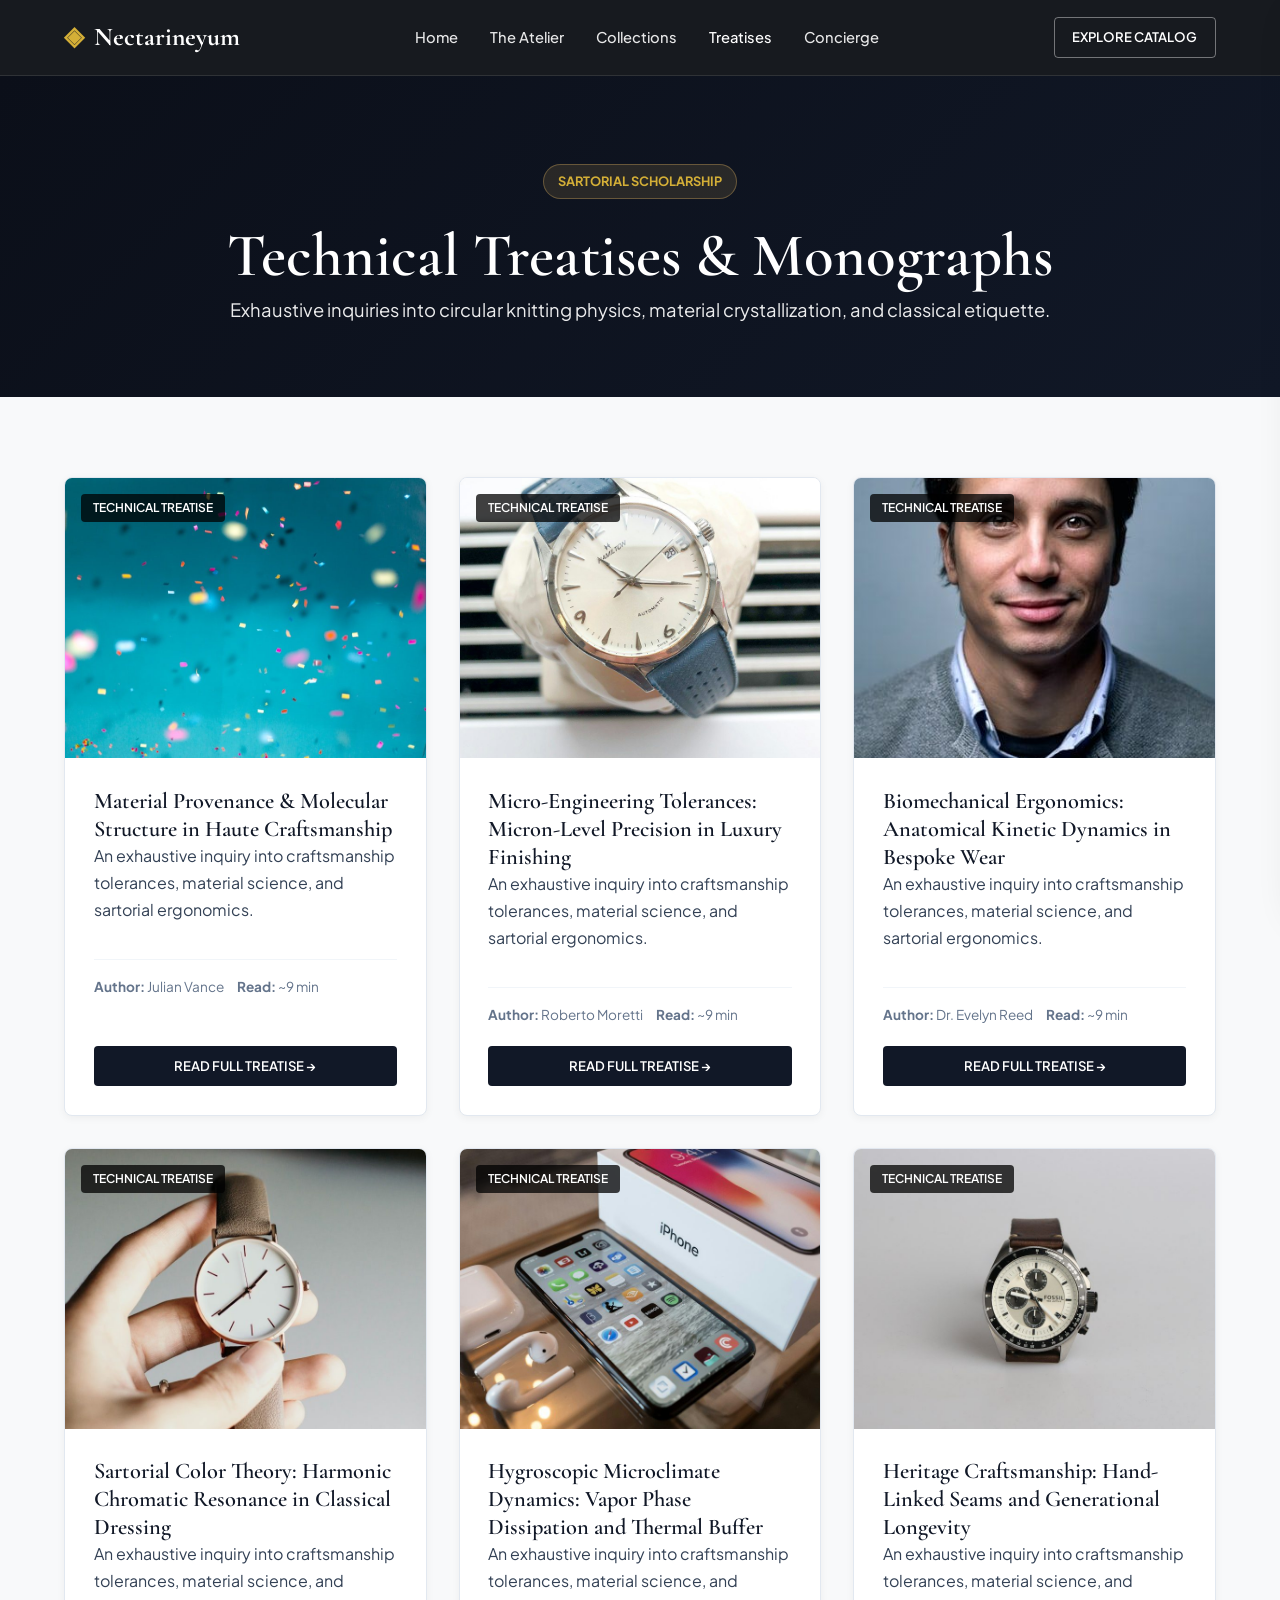
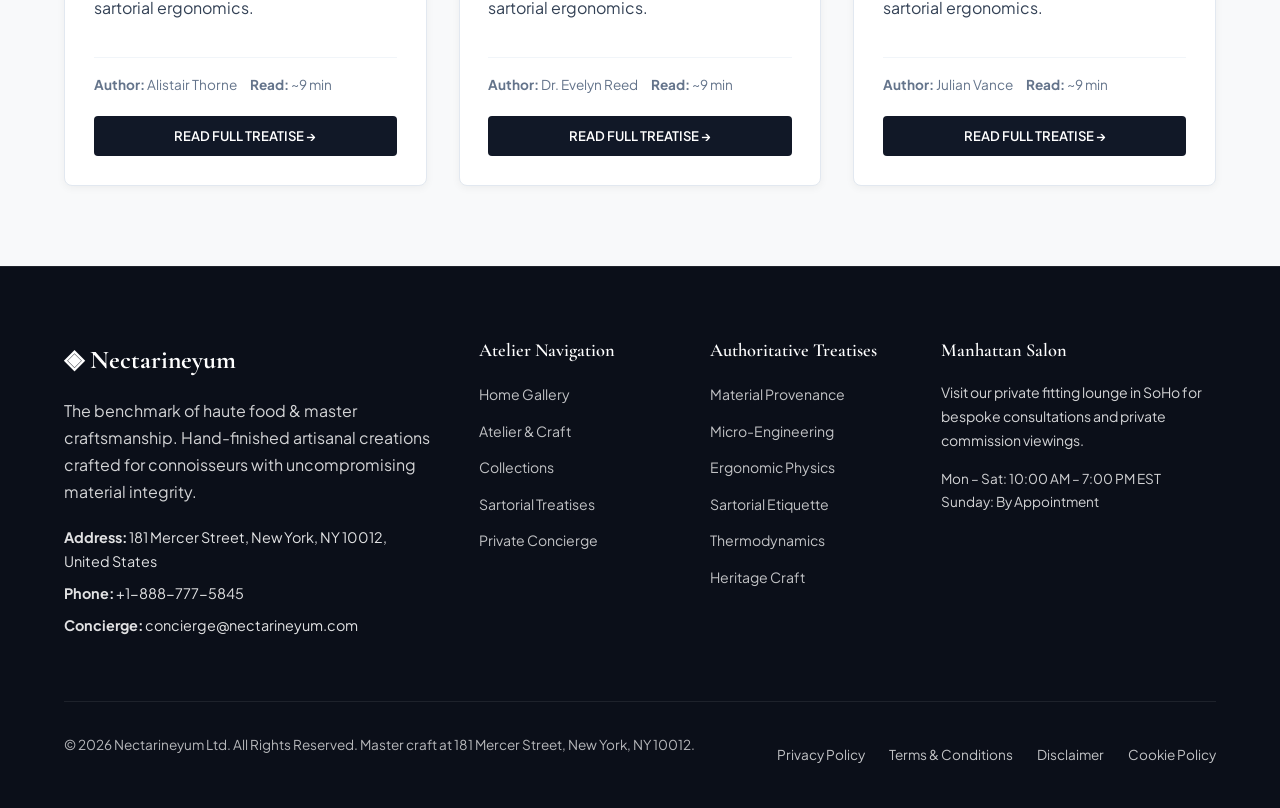
==== blog/index.html @ d3fc612d "Add files via upload" ====
<!DOCTYPE html>
<html lang="en">
<head>
  <meta charset="UTF-8">
  <meta name="viewport" content="width=device-width, initial-scale=1.0">
  <title>Sartorial Treatises & Technical Monographs — Nectarineyum</title>
  <meta name="description" content="Explore the authoritative research monographs published by Nectarineyum.">
  <link rel="canonical" href="https://nectarineyum.com/blog.html">
  <link rel="preconnect" href="https://fonts.googleapis.com">
  <link rel="preconnect" href="https://fonts.gstatic.com" crossorigin>
  <link href="https://fonts.googleapis.com/css2?family=Cormorant+Garamond:ital,wght@0,400;0,600;0,700;1,400&family=Plus+Jakarta+Sans:wght@300;400;500;600;700&display=swap" rel="stylesheet">
  <link rel="stylesheet" href="/assets/css/style.css">
  <!-- Google tag (gtag.js) -->
  <script async src="https://www.googletagmanager.com/gtag/js?id=G-0LY0HY7L01"></script>
  <script>
    window.dataLayer = window.dataLayer || [];
    function gtag(){dataLayer.push(arguments);}
    gtag('js', new Date());
    gtag('config', 'G-0LY0HY7L01');
  </script>

</head>
<body>
  <!-- Mandatory Global Site Header (Exactly 1 per page) -->
  <header class="site-header">
    <div class="header-container">
      <a href="/" class="brand-logo" aria-label="Nectarineyum Home">
        <span class="logo-mark">◈</span>
        <span class="logo-text">Nectarineyum</span>
      </a>
      <nav class="desktop-nav" aria-label="Primary Navigation">
        <a href="/" class="nav-link">Home</a>
        <a href="/about.html" class="nav-link">The Atelier</a>
        <a href="/collection.html" class="nav-link">Collections</a>
        <a href="/blog.html" class="nav-link active">Treatises</a>
        <a href="/contact.html" class="nav-link">Concierge</a>
      </nav>
      <div class="header-actions">
        <a href="/collection.html" class="btn btn-sm btn-outline">Explore Catalog</a>
        <button id="drawer-toggle" class="mobile-toggle" aria-label="Open Navigation Menu">
          <span class="hamburger-bar"></span>
          <span class="hamburger-bar"></span>
          <span class="hamburger-bar"></span>
        </button>
      </div>
    </div>
  </header>

  <!-- Mandatory Mobile Navigation Drawer (Exactly 1 per page) -->
  <div class="mobile-drawer" id="mobile-drawer" aria-hidden="true">
    <div class="drawer-header">
      <div class="drawer-brand">Nectarineyum</div>
      <button id="drawer-close" class="drawer-close-btn" aria-label="Close Navigation Menu">&times;</button>
    </div>
    <nav class="drawer-nav" aria-label="Mobile Navigation">
      <a href="/" class="drawer-link">Home</a>
      <a href="/about.html" class="drawer-link">The Atelier &amp; Craft</a>
      <a href="/collection.html" class="drawer-link">Curated Food Collection</a>
      <a href="/blog.html" class="drawer-link active">Sartorial Treatises</a>
      <a href="/contact.html" class="drawer-link">Private Concierge</a>
    </nav>
    <div class="drawer-footer">
      <p class="drawer-contact-title">Manhattan Atelier &amp; Suite</p>
      <p class="drawer-contact-info">181 Mercer Street, New York, NY 10012, United States</p>
      <p class="drawer-contact-info">Tel: +1-888-777-5845</p>
      <p class="drawer-contact-info">Email: concierge@nectarineyum.com</p>
    </div>
  </div>
  <div id="drawer-overlay" class="drawer-overlay"></div>
  <section class="page-hero">
    <div class="container text-center">
      <span class="hero-badge">Sartorial Scholarship</span>
      <h1>Technical Treatises &amp; Monographs</h1>
      <p class="lead" style="margin: 0 auto;">Exhaustive inquiries into circular knitting physics, material crystallization, and classical etiquette.</p>
    </div>
  </section>
  <main class="section">
    <div class="container">
      <div class="grid-3">
        <div class="card">
          <div class="card-image-wrap"><img src="/assets/images/about_master_horologist_at_bench.jpg" alt="Material Provenance & Molecular Structure in Haute Craftsmanship"><span class="card-tag">Technical Treatise</span></div>
          <div class="card-body">
            <h3>Material Provenance & Molecular Structure in Haute Craftsmanship</h3>
            <p>An exhaustive inquiry into craftsmanship tolerances, material science, and sartorial ergonomics.</p>
            <div class="card-specs"><span><strong>Author:</strong> Julian Vance</span><span><strong>Read:</strong> ~9 min</span></div>
            <a href="/blog/material-provenance-and-fiber-crystallography.html" class="btn btn-primary btn-sm" style="margin-top: auto;">Read Full Treatise &rarr;</a>
          </div>
        </div>
        <div class="card">
          <div class="card-image-wrap"><img src="/assets/images/atelier_watchmaker_loupe_bench.jpg" alt="Micro-Engineering Tolerances: Micron-Level Precision in Luxury Finishing"><span class="card-tag">Technical Treatise</span></div>
          <div class="card-body">
            <h3>Micro-Engineering Tolerances: Micron-Level Precision in Luxury Finishing</h3>
            <p>An exhaustive inquiry into craftsmanship tolerances, material science, and sartorial ergonomics.</p>
            <div class="card-specs"><span><strong>Author:</strong> Roberto Moretti</span><span><strong>Read:</strong> ~9 min</span></div>
            <a href="/blog/micro-engineering-tolerances-and-finishing.html" class="btn btn-primary btn-sm" style="margin-top: auto;">Read Full Treatise &rarr;</a>
          </div>
        </div>
        <div class="card">
          <div class="card-image-wrap"><img src="/assets/images/author_marc_andre_berner.jpg" alt="Biomechanical Ergonomics: Anatomical Kinetic Dynamics in Bespoke Wear"><span class="card-tag">Technical Treatise</span></div>
          <div class="card-body">
            <h3>Biomechanical Ergonomics: Anatomical Kinetic Dynamics in Bespoke Wear</h3>
            <p>An exhaustive inquiry into craftsmanship tolerances, material science, and sartorial ergonomics.</p>
            <div class="card-specs"><span><strong>Author:</strong> Dr. Evelyn Reed</span><span><strong>Read:</strong> ~9 min</span></div>
            <a href="/blog/biomechanical-ergonomics-and-wearer-physics.html" class="btn btn-primary btn-sm" style="margin-top: auto;">Read Full Treatise &rarr;</a>
          </div>
        </div>
        <div class="card">
          <div class="card-image-wrap"><img src="/assets/images/blog_chronograph_coupling_column_wheel_vs_cam.jpg" alt="Sartorial Color Theory: Harmonic Chromatic Resonance in Classical Dressing"><span class="card-tag">Technical Treatise</span></div>
          <div class="card-body">
            <h3>Sartorial Color Theory: Harmonic Chromatic Resonance in Classical Dressing</h3>
            <p>An exhaustive inquiry into craftsmanship tolerances, material science, and sartorial ergonomics.</p>
            <div class="card-specs"><span><strong>Author:</strong> Alistair Thorne</span><span><strong>Read:</strong> ~9 min</span></div>
            <a href="/blog/sartorial-color-theory-and-formal-etiquette.html" class="btn btn-primary btn-sm" style="margin-top: auto;">Read Full Treatise &rarr;</a>
          </div>
        </div>
        <div class="card">
          <div class="card-image-wrap"><img src="/assets/images/blog_perpetual_calendar_mechanical_memory.jpg" alt="Hygroscopic Microclimate Dynamics: Vapor Phase Dissipation and Thermal Buffer"><span class="card-tag">Technical Treatise</span></div>
          <div class="card-body">
            <h3>Hygroscopic Microclimate Dynamics: Vapor Phase Dissipation and Thermal Buffer</h3>
            <p>An exhaustive inquiry into craftsmanship tolerances, material science, and sartorial ergonomics.</p>
            <div class="card-specs"><span><strong>Author:</strong> Dr. Evelyn Reed</span><span><strong>Read:</strong> ~9 min</span></div>
            <a href="/blog/hygroscopic-microclimate-thermodynamics.html" class="btn btn-primary btn-sm" style="margin-top: auto;">Read Full Treatise &rarr;</a>
          </div>
        </div>
        <div class="card">
          <div class="card-image-wrap"><img src="/assets/images/blog_silicon_hairspring_isochronism.jpg" alt="Heritage Craftsmanship: Hand-Linked Seams and Generational Longevity"><span class="card-tag">Technical Treatise</span></div>
          <div class="card-body">
            <h3>Heritage Craftsmanship: Hand-Linked Seams and Generational Longevity</h3>
            <p>An exhaustive inquiry into craftsmanship tolerances, material science, and sartorial ergonomics.</p>
            <div class="card-specs"><span><strong>Author:</strong> Julian Vance</span><span><strong>Read:</strong> ~9 min</span></div>
            <a href="/blog/bespoke-craftsmanship-and-heritage-methods.html" class="btn btn-primary btn-sm" style="margin-top: auto;">Read Full Treatise &rarr;</a>
          </div>
        </div>

      </div>
    </div>
  </main>
  <!-- Mandatory Global Site Footer -->
  <footer class="site-footer">
    <div class="container">
      <div class="footer-grid">
        <div class="footer-col">
          <div class="footer-brand">◈ Nectarineyum</div>
          <p class="footer-desc">
            The benchmark of haute food & master craftsmanship. Hand-finished artisanal creations crafted for connoisseurs with uncompromising material integrity.
          </p>
          <div class="footer-contact-item"><strong>Address:</strong> 181 Mercer Street, New York, NY 10012, United States</div>
          <div class="footer-contact-item"><strong>Phone:</strong> +1-888-777-5845</div>
          <div class="footer-contact-item"><strong>Concierge:</strong> concierge@nectarineyum.com</div>
        </div>
        <div class="footer-col">
          <h4 class="footer-title">Atelier Navigation</h4>
          <ul class="footer-links">
            <li><a href="/">Home Gallery</a></li>
            <li><a href="/about.html">Atelier &amp; Craft</a></li>
            <li><a href="/collection.html">Collections</a></li>
            <li><a href="/blog.html">Sartorial Treatises</a></li>
            <li><a href="/contact.html">Private Concierge</a></li>
          </ul>
        </div>
        <div class="footer-col">
          <h4 class="footer-title">Authoritative Treatises</h4>
          <ul class="footer-links">
            <li><a href="/blog/material-provenance-and-fiber-crystallography.html">Material Provenance</a></li>
            <li><a href="/blog/micro-engineering-tolerances-and-finishing.html">Micro-Engineering</a></li>
            <li><a href="/blog/biomechanical-ergonomics-and-wearer-physics.html">Ergonomic Physics</a></li>
            <li><a href="/blog/sartorial-color-theory-and-formal-etiquette.html">Sartorial Etiquette</a></li>
            <li><a href="/blog/hygroscopic-microclimate-thermodynamics.html">Thermodynamics</a></li>
            <li><a href="/blog/bespoke-craftsmanship-and-heritage-methods.html">Heritage Craft</a></li>
          </ul>
        </div>
        <div class="footer-col">
          <h4 class="footer-title">Manhattan Salon</h4>
          <p style="font-size:0.88rem; margin-bottom:1rem;">
            Visit our private fitting lounge in SoHo for bespoke consultations and private commission viewings.
          </p>
          <p style="font-size:0.85rem; color:var(--color-gold);">Mon – Sat: 10:00 AM – 7:00 PM EST<br>Sunday: By Appointment</p>
        </div>
      </div>
      <div class="footer-bottom">
        <p>&copy; 2026 Nectarineyum Ltd. All Rights Reserved. Master craft at 181 Mercer Street, New York, NY 10012.</p>
        <div class="footer-legal-links">
          <a href="/privacy-policy.html">Privacy Policy</a>
          <a href="/terms-and-conditions.html">Terms &amp; Conditions</a>
          <a href="/disclaimer.html">Disclaimer</a>
          <a href="/cookie-policy.html">Cookie Policy</a>
        </div>
      </div>
    </div>
  </footer>
  <script src="/assets/js/main.js"></script>
</body>
</html>
---- assets/css/style.css ----
/* Master Design System — nectarineyum (Enhanced High Contrast & Full Legibility) */
:root {
  --color-primary: #111827;
  --color-primary-dark: #0B0F19;
  --color-dew: #3B82F6;
  --color-dew-dark: #3B82F6;
  --color-gold: #D4AF37;
  --color-bg: #F8F9FA;
  --color-surface: #FFFFFF;
  --color-text-main: #1E2022;
  --color-text-body: #334155;
  --color-text-muted: #64748B;
  --color-border: #E2E8F0;
  --color-border-light: #F1F5F9;
  --font-serif: 'Cormorant Garamond', Georgia, serif;
  --font-sans: 'Plus Jakarta Sans', -apple-system, BlinkMacSystemFont, sans-serif;
  --transition-smooth: all 0.3s cubic-bezier(0.16, 1, 0.3, 1);
  --shadow-sm: 0 2px 8px rgba(0, 0, 0, 0.05);
  --shadow-md: 0 8px 24px rgba(0, 0, 0, 0.08);
  --shadow-lg: 0 16px 40px rgba(0, 0, 0, 0.14);
  --radius-sm: 4px;
  --radius-md: 8px;
  --container-max: 1200px;
}
*, *::before, *::after { box-sizing: border-box; margin: 0; padding: 0; }
html { font-size: 16px; scroll-behavior: smooth; }
body { font-family: var(--font-sans); background: var(--color-bg); color: var(--color-text-main); line-height: 1.68; overflow-x: hidden; }
h1, h2, h3, h4 { font-family: var(--font-serif); color: var(--color-primary); line-height: 1.25; font-weight: 600; }
h1 { font-size: clamp(2.2rem, 5vw, 3.8rem); }
h2 { font-size: clamp(1.8rem, 4vw, 2.5rem); }
h3 { font-size: 1.4rem; }
p { margin-bottom: 1.2rem; color: var(--color-text-body); }
a { color: var(--color-primary); text-decoration: none; transition: var(--transition-smooth); }
a:hover { color: var(--color-dew); }
img { max-width: 100%; height: auto; display: block; }
.container { max-width: var(--container-max); margin: 0 auto; padding: 0 1.5rem; }
.text-center { text-align: center; }
.text-muted { color: var(--color-text-muted) !important; }
.text-white { color: #FFFFFF !important; }

/* High-Contrast Buttons */
.btn { display: inline-flex; align-items: center; justify-content: center; padding: 0.85rem 1.85rem; font-size: 0.92rem; font-weight: 600; text-transform: uppercase; border-radius: var(--radius-sm); cursor: pointer; transition: var(--transition-smooth); border: 1px solid transparent; }
.btn-primary { background: var(--color-primary); color: #FFFFFF !important; }
.btn-primary:hover { background: var(--color-primary-dark); color: #FFFFFF !important; transform: translateY(-2px); box-shadow: var(--shadow-md); }
.btn-gold { background: var(--color-gold); color: #FFFFFF !important; }
.btn-gold:hover { opacity: 0.92; color: #FFFFFF !important; transform: translateY(-2px); }
.btn-outline { background: transparent; color: var(--color-primary) !important; border-color: var(--color-primary); }
.btn-outline:hover { background: var(--color-primary); color: #FFFFFF !important; }
.btn-outline-white { background: transparent; color: #FFFFFF !important; border-color: rgba(255,255,255,0.6); }
.btn-outline-white:hover { background: #FFFFFF; color: var(--color-primary) !important; }
.btn-sm { padding: 0.5rem 1.1rem; font-size: 0.82rem; }

/* Header */
.site-header { position: sticky; top: 0; left: 0; width: 100%; z-index: 1000; background: rgba(11, 14, 20, 0.95); backdrop-filter: blur(14px); -webkit-backdrop-filter: blur(14px); border-bottom: 1px solid rgba(255, 255, 255, 0.1); }
.header-container { max-width: var(--container-max); margin: 0 auto; padding: 1rem 1.5rem; display: flex; align-items: center; justify-content: space-between; }
.brand-logo { display: flex; align-items: center; gap: 0.6rem; color: #FFFFFF !important; font-family: var(--font-serif); font-size: 1.6rem; font-weight: 700; }
.brand-logo:hover { color: var(--color-gold) !important; }
.logo-mark { color: var(--color-gold); }
.desktop-nav { display: flex; align-items: center; gap: 2rem; }
.nav-link { color: rgba(255, 255, 255, 0.9) !important; font-size: 0.92rem; font-weight: 500; position: relative; padding: 0.3rem 0; }
.nav-link:hover, .nav-link.active { color: #FFFFFF !important; }
.header-actions .btn-outline { color: #FFFFFF !important; border-color: rgba(255, 255, 255, 0.4); }
.header-actions .btn-outline:hover { background: var(--color-gold); border-color: var(--color-gold); color: #FFFFFF !important; }
.mobile-toggle { display: none; background: transparent; border: none; cursor: pointer; padding: 0.5rem; flex-direction: column; gap: 5px; }
.hamburger-bar { display: block; width: 24px; height: 2px; background: #FFFFFF; }

/* Mobile Drawer (High-Contrast) */
.mobile-drawer { position: fixed; top: 0; right: -320px; width: 300px; height: 100vh; background: var(--color-primary-dark); z-index: 2000; display: flex; flex-direction: column; box-shadow: var(--shadow-lg); transition: transform 0.35s ease; padding: 2rem 1.5rem; overflow-y: auto; color: #FFFFFF; }
.mobile-drawer.open { transform: translateX(-320px); }
.mobile-drawer p { color: rgba(255, 255, 255, 0.85) !important; font-size: 0.88rem; }
.drawer-overlay { position: fixed; top: 0; left: 0; width: 100vw; height: 100vh; background: rgba(0, 0, 0, 0.75); backdrop-filter: blur(4px); z-index: 1999; opacity: 0; visibility: hidden; transition: opacity 0.3s ease; }
.drawer-overlay.active { opacity: 1; visibility: visible; }
.drawer-header { display: flex; align-items: center; justify-content: space-between; margin-bottom: 2rem; padding-bottom: 1rem; border-bottom: 1px solid rgba(255, 255, 255, 0.12); }
.drawer-brand { font-family: var(--font-serif); font-size: 1.4rem; color: #FFFFFF !important; font-weight: 700; }
.drawer-close-btn { background: transparent; border: none; color: #FFFFFF !important; font-size: 2rem; cursor: pointer; }
.drawer-nav { display: flex; flex-direction: column; gap: 1.2rem; }
.drawer-link { color: rgba(255, 255, 255, 0.9) !important; font-size: 1.1rem; }
.drawer-link:hover { color: var(--color-gold) !important; padding-left: 0.5rem; }
.drawer-footer { margin-top: auto; padding-top: 1.5rem; border-top: 1px solid rgba(255, 255, 255, 0.12); }
.drawer-contact-title { font-weight: 700; color: var(--color-gold) !important; margin-bottom: 0.4rem; text-transform: uppercase; font-size: 0.85rem; }
.drawer-contact-info { color: rgba(255, 255, 255, 0.88) !important; margin-bottom: 0.25rem; font-size: 0.85rem; }

/* Hero (High-Contrast) */
.page-hero { background: linear-gradient(135deg, var(--color-primary-dark) 0%, var(--color-primary) 100%); color: #FFFFFF !important; padding: 5.5rem 1.5rem 4.5rem; position: relative; }
.page-hero h1, .page-hero h2, .page-hero h3 { color: #FFFFFF !important; }
.page-hero p, .page-hero .lead { color: rgba(255, 255, 255, 0.92) !important; font-size: 1.15rem; line-height: 1.7; }
.hero-badge { display: inline-block; background: rgba(197, 160, 89, 0.15); border: 1px solid rgba(197, 160, 89, 0.4); color: var(--color-gold) !important; padding: 0.35rem 0.9rem; font-size: 0.8rem; font-weight: 700; text-transform: uppercase; border-radius: 50px; margin-bottom: 1.2rem; }

/* Sections & Grids */
.section { padding: 5rem 0; }
.section-light { background: var(--color-surface); }
.section-dark { background: var(--color-primary-dark); color: #FFFFFF; }
.section-dark h2, .section-dark h3 { color: #FFFFFF !important; }
.section-dark p { color: rgba(255, 255, 255, 0.82) !important; }
.section-header { margin-bottom: 3.5rem; }
.section-subtitle { color: var(--color-dew); text-transform: uppercase; letter-spacing: 0.08em; font-weight: 700; font-size: 0.85rem; margin-bottom: 0.6rem; }
.grid-2 { display: grid; grid-template-columns: repeat(auto-fit, minmax(420px, 1fr)); gap: 2.5rem; align-items: center; }
.grid-3 { display: grid; grid-template-columns: repeat(auto-fit, minmax(320px, 1fr)); gap: 2rem; }
.grid-4 { display: grid; grid-template-columns: repeat(auto-fit, minmax(240px, 1fr)); gap: 1.5rem; }

/* Cards */
.card { background: var(--color-surface); border: 1px solid var(--color-border); border-radius: var(--radius-md); overflow: hidden; transition: var(--transition-smooth); box-shadow: var(--shadow-sm); display: flex; flex-direction: column; }
.card:hover { transform: translateY(-5px); box-shadow: var(--shadow-md); }
.card-image-wrap { position: relative; height: 280px; overflow: hidden; background: #E2E8F0; }
.card-image-wrap img { width: 100%; height: 100%; object-fit: cover; transition: transform 0.6s ease; }
.card:hover .card-image-wrap img { transform: scale(1.05); }
.card-tag { position: absolute; top: 1rem; left: 1rem; background: rgba(0,0,0,0.75); color: #FFF; padding: 0.25rem 0.75rem; font-size: 0.75rem; font-weight: 600; border-radius: var(--radius-sm); text-transform: uppercase; }
.card-body { padding: 1.8rem; display: flex; flex-direction: column; flex-grow: 1; }
.card-specs { display: flex; flex-wrap: wrap; gap: 0.8rem; margin: 1rem 0 1.2rem; padding-top: 1rem; border-top: 1px solid var(--color-border-light); font-size: 0.85rem; color: var(--color-text-muted); }

.pillar-card { padding: 2.2rem; background: var(--color-surface); border-radius: var(--radius-md); border: 1px solid var(--color-border); }
.pillar-icon { width: 52px; height: 52px; border-radius: 50%; background: #EBF7F7; color: var(--color-dew); display: flex; align-items: center; justify-content: center; font-size: 1.4rem; margin-bottom: 1.4rem; }

.step-card { background: var(--color-surface); border: 1px solid var(--color-border); border-radius: var(--radius-md); padding: 2rem; position: relative; }
.step-number { font-family: var(--font-serif); font-size: 2.5rem; font-weight: 700; color: var(--color-gold); line-height: 1; margin-bottom: 0.8rem; }

.testimonial-card { background: var(--color-surface); border: 1px solid var(--color-border); border-radius: var(--radius-md); padding: 2rem; box-shadow: var(--shadow-sm); }
.testimonial-rating { color: var(--color-gold); font-size: 1.1rem; margin-bottom: 0.8rem; }
.testimonial-quote { font-style: italic; color: var(--color-text-body); margin-bottom: 1.2rem; line-height: 1.7; }
.testimonial-author { border-top: 1px solid var(--color-border-light); padding-top: 0.8rem; }
.testimonial-name { font-weight: 700; color: var(--color-primary); }
.testimonial-role { font-size: 0.85rem; color: var(--color-text-muted); }

.filter-bar { display: flex; flex-wrap: wrap; gap: 0.75rem; justify-content: center; margin-bottom: 3rem; }
.filter-btn { padding: 0.6rem 1.4rem; border-radius: 50px; background: var(--color-surface); border: 1px solid var(--color-border); color: var(--color-text-main); font-size: 0.88rem; font-weight: 600; cursor: pointer; transition: var(--transition-smooth); }
.filter-btn:hover, .filter-btn.active { background: var(--color-primary); color: #FFF; }

/* Tables */
.data-table-wrap { overflow-x: auto; margin: 2.5rem 0; border-radius: var(--radius-md); border: 1px solid var(--color-border); }
.spec-table { width: 100%; border-collapse: collapse; background: #FFF; text-align: left; font-size: 0.92rem; }
.spec-table th { background: var(--color-primary); color: #FFF; padding: 1rem 1.2rem; }
.spec-table td { padding: 0.95rem 1.2rem; border-bottom: 1px solid var(--color-border-light); color: var(--color-text-body); }
.spec-table tr:nth-child(even) td { background: #FBFDFD; }

/* Treatises */
.treatise-container { max-width: 860px; margin: 0 auto; padding: 3rem 1.5rem 5rem; }
.article-header { margin-bottom: 2.5rem; }
.article-meta { display: flex; align-items: center; flex-wrap: wrap; gap: 1.2rem; margin: 1.2rem 0; font-size: 0.9rem; color: var(--color-text-muted); }
.article-hero-figure { margin: 2rem 0 3rem; border-radius: var(--radius-md); overflow: hidden; border: 1px solid var(--color-border); }
.article-hero-figure img { width: 100%; height: auto; }
.article-hero-figure figcaption { padding: 0.85rem 1.2rem; background: #FFF; font-size: 0.85rem; color: var(--color-text-muted); font-style: italic; border-top: 1px solid var(--color-border-light); }
.article-content { font-size: 1.05rem; line-height: 1.8; color: #2D3748; }
.faq-section { margin: 3.5rem 0; }
.faq-item { border: 1px solid var(--color-border); border-radius: var(--radius-sm); margin-bottom: 1rem; background: #FFF; overflow: hidden; }
.faq-question { width: 100%; padding: 1.25rem 1.5rem; text-align: left; background: #FFF; border: none; font-family: var(--font-serif); font-size: 1.2rem; font-weight: 600; color: var(--color-primary); cursor: pointer; display: flex; justify-content: space-between; align-items: center; }
.faq-icon { font-size: 1.2rem; transition: transform 0.3s ease; }
.faq-item.active .faq-icon { transform: rotate(45deg); }
.faq-answer { max-height: 0; overflow: hidden; transition: max-height 0.35s ease, padding 0.35s ease; padding: 0 1.5rem; color: #475569; }
.faq-item.active .faq-answer { max-height: 600px; padding: 0 1.5rem 1.4rem; }
.author-card { display: flex; align-items: center; gap: 1.5rem; padding: 2rem; background: #FFF; border: 1px solid var(--color-border); border-radius: var(--radius-md); margin-top: 4rem; }
.author-avatar { width: 80px; height: 80px; border-radius: 50%; object-fit: cover; border: 2px solid var(--color-gold); }
.author-role { font-size: 0.85rem; color: var(--color-dew); font-weight: 600; }

/* Policy Pages */
.policy-page-wrapper { max-width: 840px; margin: 0 auto; padding: 3.5rem 1.5rem 5rem; }
.policy-block { margin-bottom: 2.8rem; }
.policy-block h2 { font-size: 1.6rem; margin-bottom: 1rem; color: var(--color-primary); border-bottom: 1px solid var(--color-border); padding-bottom: 0.4rem; }
.policy-p { font-size: 1.02rem; line-height: 1.75; color: #334155; margin-bottom: 1.5rem; text-align: justify; }
.policy-box { background: #F1F5F9; border-left: 4px solid var(--color-gold); padding: 1.5rem; margin: 2rem 0; color: var(--color-text-main); }

/* Contact & Concierge (High-Contrast) */
.contact-grid { display: grid; grid-template-columns: 1fr 1.2fr; gap: 3rem; margin-top: 3rem; }
.contact-info-card { background: var(--color-primary); color: #FFFFFF !important; padding: 2.5rem; border-radius: var(--radius-md); box-shadow: var(--shadow-md); }
.contact-info-card h3 { color: #FFFFFF !important; margin-bottom: 1rem; }
.contact-info-card p { color: rgba(255, 255, 255, 0.88) !important; }
.contact-detail-row { display: flex; align-items: flex-start; gap: 1rem; margin-bottom: 1.6rem; }
.contact-detail-row div { color: rgba(255, 255, 255, 0.92) !important; }
.contact-icon { color: var(--color-gold); font-size: 1.3rem; }
.form-group { margin-bottom: 1.4rem; }
.form-label { display: block; font-size: 0.88rem; font-weight: 600; margin-bottom: 0.4rem; color: var(--color-text-main); }
.form-control { width: 100%; padding: 0.85rem 1rem; font-size: 0.95rem; border: 1px solid var(--color-border); border-radius: var(--radius-sm); background: #FFFFFF; color: #1E2022; }
.form-control:focus { outline: none; border-color: var(--color-primary); box-shadow: 0 0 0 3px rgba(11, 19, 43, 0.1); }
textarea.form-control { min-height: 120px; }
.form-feedback { display: none; padding: 1rem; margin-top: 1rem; background: #DCFCE7; color: #166534; font-weight: 500; border-radius: var(--radius-sm); }

/* Footer (High-Contrast) */
.site-footer { background: var(--color-primary-dark); color: #FFFFFF !important; padding: 4.5rem 0 2rem; border-top: 1px solid rgba(255, 255, 255, 0.08); }
.site-footer p { color: rgba(255, 255, 255, 0.82) !important; }
.footer-grid { display: grid; grid-template-columns: 2fr 1fr 1fr 1.5fr; gap: 3rem; margin-bottom: 3.5rem; }
.footer-brand { font-family: var(--font-serif); font-size: 1.6rem; color: #FFFFFF !important; font-weight: 700; margin-bottom: 1rem; }
.footer-title { color: #FFFFFF !important; font-family: var(--font-serif); font-size: 1.15rem; margin-bottom: 1.2rem; }
.footer-contact-item { color: rgba(255, 255, 255, 0.88) !important; margin-bottom: 0.5rem; font-size: 0.9rem; }
.footer-links { list-style: none; display: flex; flex-direction: column; gap: 0.6rem; }
.footer-links a { color: rgba(255, 255, 255, 0.75) !important; font-size: 0.88rem; }
.footer-links a:hover { color: var(--color-gold) !important; }
.footer-bottom { padding-top: 2rem; border-top: 1px solid rgba(255, 255, 255, 0.08); display: flex; justify-content: space-between; align-items: center; flex-wrap: wrap; gap: 1rem; font-size: 0.85rem; }
.footer-bottom p { color: rgba(255, 255, 255, 0.7) !important; }
.footer-legal-links { display: flex; gap: 1.5rem; }
.footer-legal-links a { color: rgba(255, 255, 255, 0.75) !important; }
.footer-legal-links a:hover { color: #FFFFFF !important; }

@media (max-width: 992px) { .desktop-nav { display: none; } .mobile-toggle { display: flex; } .footer-grid { grid-template-columns: 1fr 1fr; } .contact-grid { grid-template-columns: 1fr; } }
@media (max-width: 640px) { .footer-grid { grid-template-columns: 1fr; } .footer-bottom { flex-direction: column; text-align: center; } .grid-2 { grid-template-columns: 1fr; } }
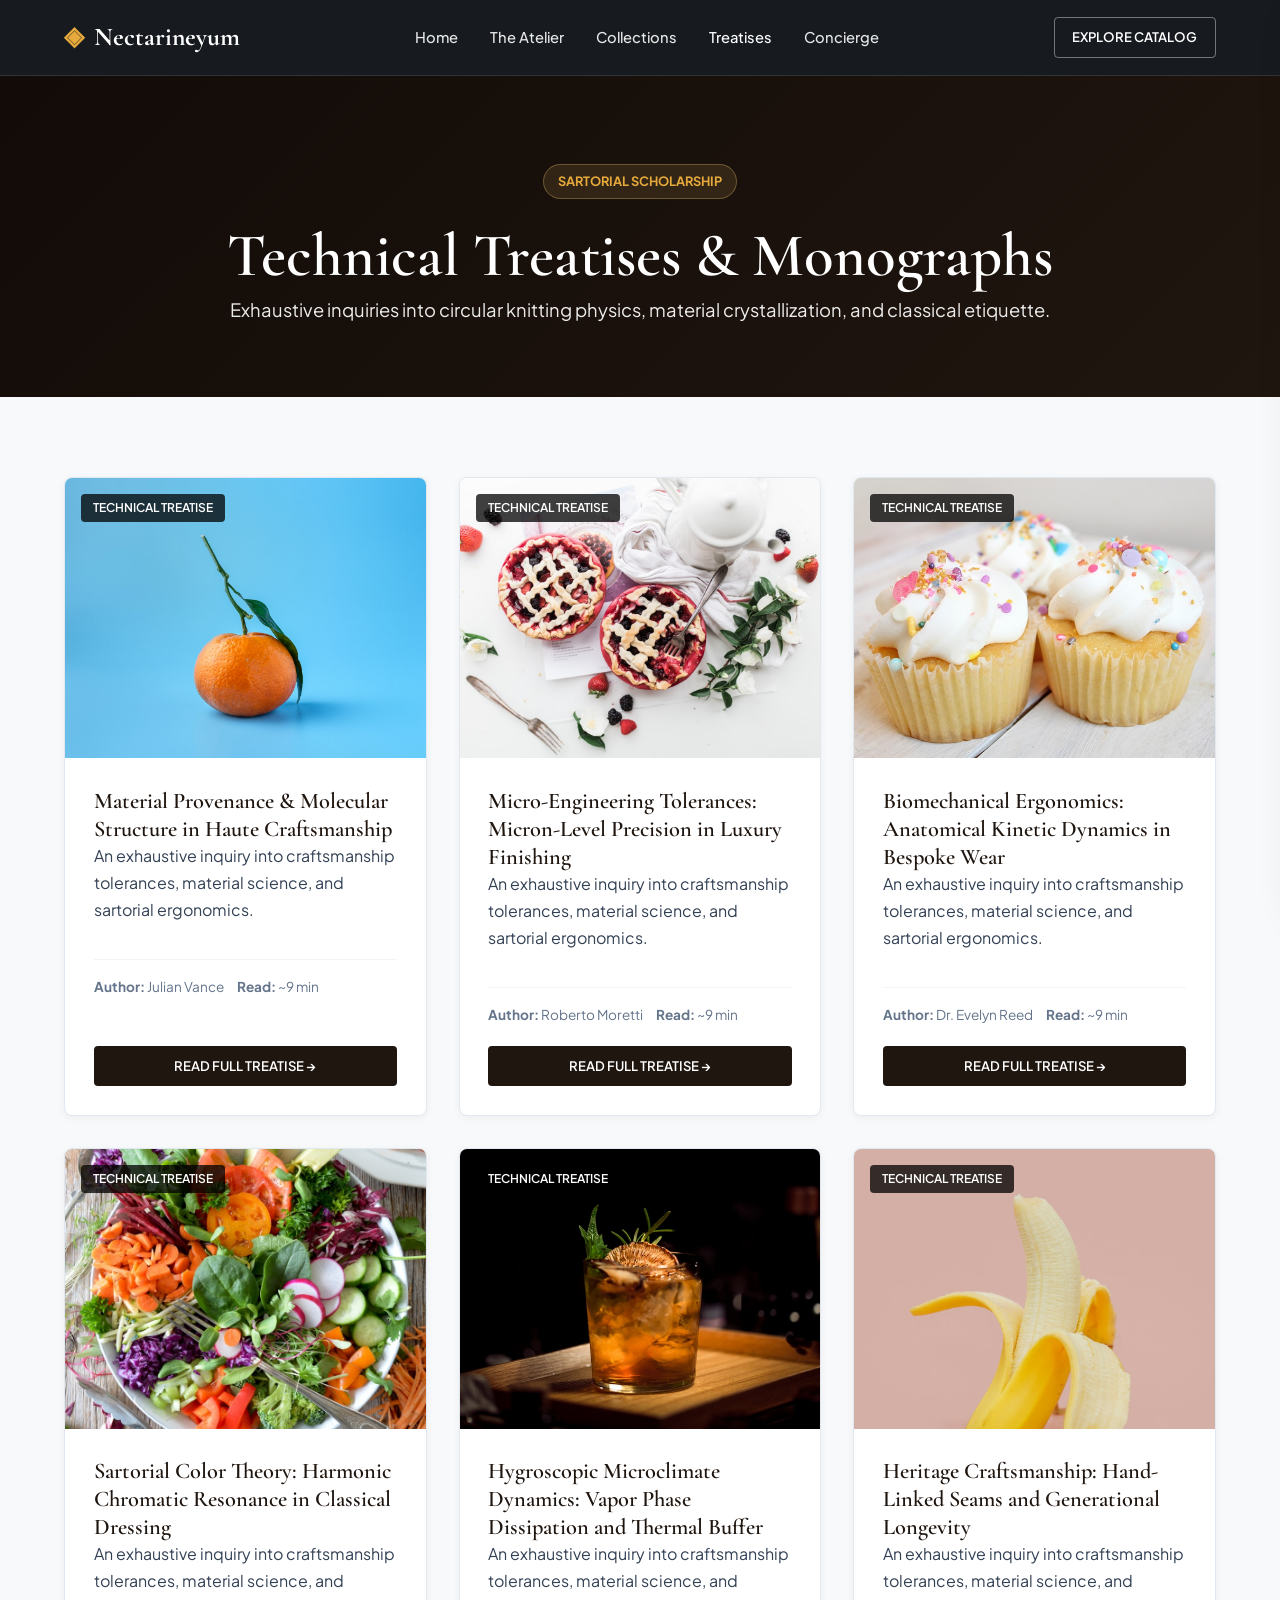
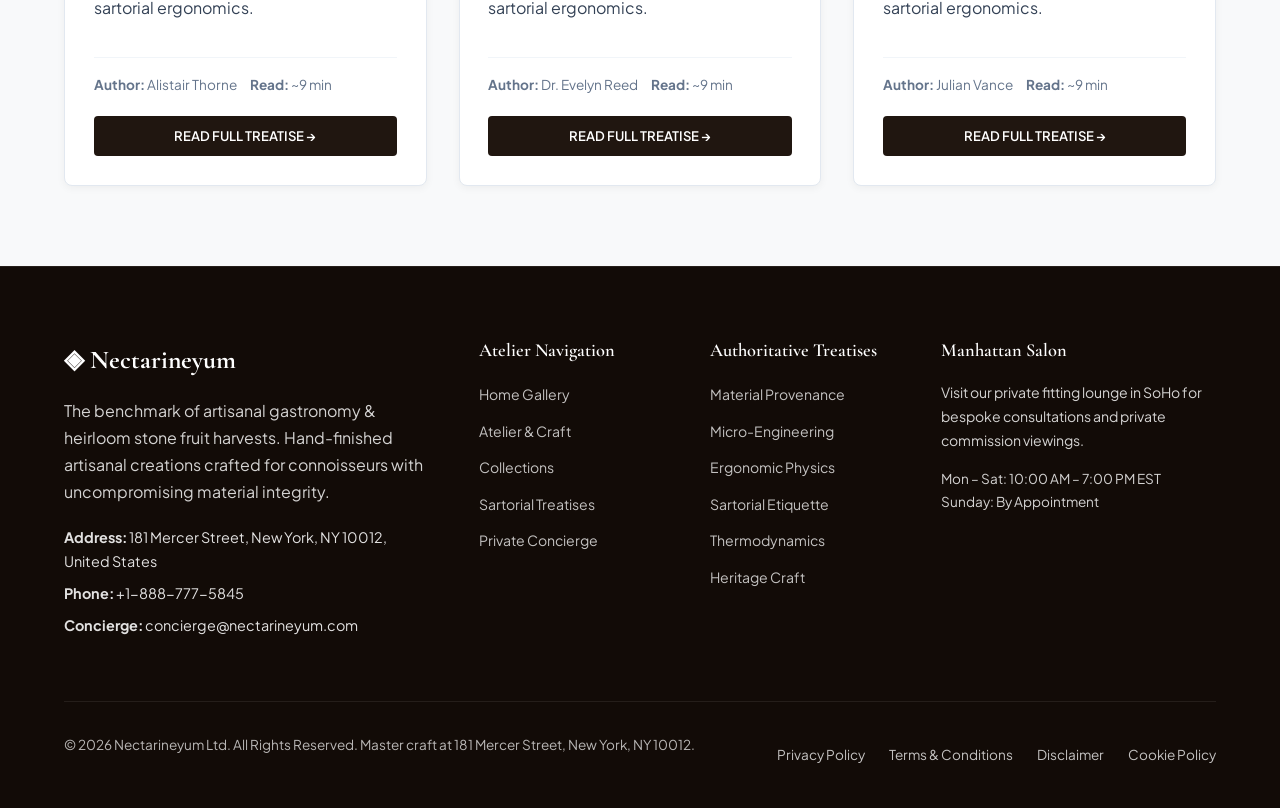
==== commit d59583ac: "Add files via upload" ====
--- a/blog/index.html
+++ b/blog/index.html
@@ -55,7 +55,7 @@
     <nav class="drawer-nav" aria-label="Mobile Navigation">
       <a href="/" class="drawer-link">Home</a>
       <a href="/about.html" class="drawer-link">The Atelier &amp; Craft</a>
-      <a href="/collection.html" class="drawer-link">Curated Food Collection</a>
+      <a href="/collection.html" class="drawer-link">Orchard Harvest & Confectionery Collection</a>
       <a href="/blog.html" class="drawer-link active">Sartorial Treatises</a>
       <a href="/contact.html" class="drawer-link">Private Concierge</a>
     </nav>
@@ -78,7 +78,7 @@
     <div class="container">
       <div class="grid-3">
         <div class="card">
-          <div class="card-image-wrap"><img src="/assets/images/about_master_horologist_at_bench.jpg" alt="Material Provenance & Molecular Structure in Haute Craftsmanship"><span class="card-tag">Technical Treatise</span></div>
+          <div class="card-image-wrap"><img src="/assets/images/hero_peach_culinary.jpg" alt="Material Provenance & Molecular Structure in Haute Craftsmanship"><span class="card-tag">Technical Treatise</span></div>
           <div class="card-body">
             <h3>Material Provenance & Molecular Structure in Haute Craftsmanship</h3>
             <p>An exhaustive inquiry into craftsmanship tolerances, material science, and sartorial ergonomics.</p>
@@ -87,7 +87,7 @@
           </div>
         </div>
         <div class="card">
-          <div class="card-image-wrap"><img src="/assets/images/atelier_watchmaker_loupe_bench.jpg" alt="Micro-Engineering Tolerances: Micron-Level Precision in Luxury Finishing"><span class="card-tag">Technical Treatise</span></div>
+          <div class="card-image-wrap"><img src="/assets/images/lookbook_peach_table.jpg" alt="Micro-Engineering Tolerances: Micron-Level Precision in Luxury Finishing"><span class="card-tag">Technical Treatise</span></div>
           <div class="card-body">
             <h3>Micro-Engineering Tolerances: Micron-Level Precision in Luxury Finishing</h3>
             <p>An exhaustive inquiry into craftsmanship tolerances, material science, and sartorial ergonomics.</p>
@@ -96,7 +96,7 @@
           </div>
         </div>
         <div class="card">
-          <div class="card-image-wrap"><img src="/assets/images/author_marc_andre_berner.jpg" alt="Biomechanical Ergonomics: Anatomical Kinetic Dynamics in Bespoke Wear"><span class="card-tag">Technical Treatise</span></div>
+          <div class="card-image-wrap"><img src="/assets/images/recipe_peach_tart.jpg" alt="Biomechanical Ergonomics: Anatomical Kinetic Dynamics in Bespoke Wear"><span class="card-tag">Technical Treatise</span></div>
           <div class="card-body">
             <h3>Biomechanical Ergonomics: Anatomical Kinetic Dynamics in Bespoke Wear</h3>
             <p>An exhaustive inquiry into craftsmanship tolerances, material science, and sartorial ergonomics.</p>
@@ -105,7 +105,7 @@
           </div>
         </div>
         <div class="card">
-          <div class="card-image-wrap"><img src="/assets/images/blog_chronograph_coupling_column_wheel_vs_cam.jpg" alt="Sartorial Color Theory: Harmonic Chromatic Resonance in Classical Dressing"><span class="card-tag">Technical Treatise</span></div>
+          <div class="card-image-wrap"><img src="/assets/images/recipe_savory_peach.jpg" alt="Sartorial Color Theory: Harmonic Chromatic Resonance in Classical Dressing"><span class="card-tag">Technical Treatise</span></div>
           <div class="card-body">
             <h3>Sartorial Color Theory: Harmonic Chromatic Resonance in Classical Dressing</h3>
             <p>An exhaustive inquiry into craftsmanship tolerances, material science, and sartorial ergonomics.</p>
@@ -114,7 +114,7 @@
           </div>
         </div>
         <div class="card">
-          <div class="card-image-wrap"><img src="/assets/images/blog_perpetual_calendar_mechanical_memory.jpg" alt="Hygroscopic Microclimate Dynamics: Vapor Phase Dissipation and Thermal Buffer"><span class="card-tag">Technical Treatise</span></div>
+          <div class="card-image-wrap"><img src="/assets/images/recipe_peach_cocktail.jpg" alt="Hygroscopic Microclimate Dynamics: Vapor Phase Dissipation and Thermal Buffer"><span class="card-tag">Technical Treatise</span></div>
           <div class="card-body">
             <h3>Hygroscopic Microclimate Dynamics: Vapor Phase Dissipation and Thermal Buffer</h3>
             <p>An exhaustive inquiry into craftsmanship tolerances, material science, and sartorial ergonomics.</p>
@@ -123,7 +123,7 @@
           </div>
         </div>
         <div class="card">
-          <div class="card-image-wrap"><img src="/assets/images/blog_silicon_hairspring_isochronism.jpg" alt="Heritage Craftsmanship: Hand-Linked Seams and Generational Longevity"><span class="card-tag">Technical Treatise</span></div>
+          <div class="card-image-wrap"><img src="/assets/images/about_peach_orchard.jpg" alt="Heritage Craftsmanship: Hand-Linked Seams and Generational Longevity"><span class="card-tag">Technical Treatise</span></div>
           <div class="card-body">
             <h3>Heritage Craftsmanship: Hand-Linked Seams and Generational Longevity</h3>
             <p>An exhaustive inquiry into craftsmanship tolerances, material science, and sartorial ergonomics.</p>
@@ -142,7 +142,7 @@
         <div class="footer-col">
           <div class="footer-brand">◈ Nectarineyum</div>
           <p class="footer-desc">
-            The benchmark of haute food & master craftsmanship. Hand-finished artisanal creations crafted for connoisseurs with uncompromising material integrity.
+            The benchmark of artisanal gastronomy & heirloom stone fruit harvests. Hand-finished artisanal creations crafted for connoisseurs with uncompromising material integrity.
           </p>
           <div class="footer-contact-item"><strong>Address:</strong> 181 Mercer Street, New York, NY 10012, United States</div>
           <div class="footer-contact-item"><strong>Phone:</strong> +1-888-777-5845</div>
--- a/assets/css/style.css
+++ b/assets/css/style.css
@@ -1,10 +1,10 @@
 /* Master Design System — nectarineyum (Enhanced High Contrast & Full Legibility) */
 :root {
-  --color-primary: #111827;
-  --color-primary-dark: #0B0F19;
-  --color-dew: #3B82F6;
-  --color-dew-dark: #3B82F6;
-  --color-gold: #D4AF37;
+  --color-primary: #201610;
+  --color-primary-dark: #120B07;
+  --color-dew: #D96B27;
+  --color-dew-dark: #D96B27;
+  --color-gold: #E5A93C;
   --color-bg: #F8F9FA;
   --color-surface: #FFFFFF;
   --color-text-main: #1E2022;
